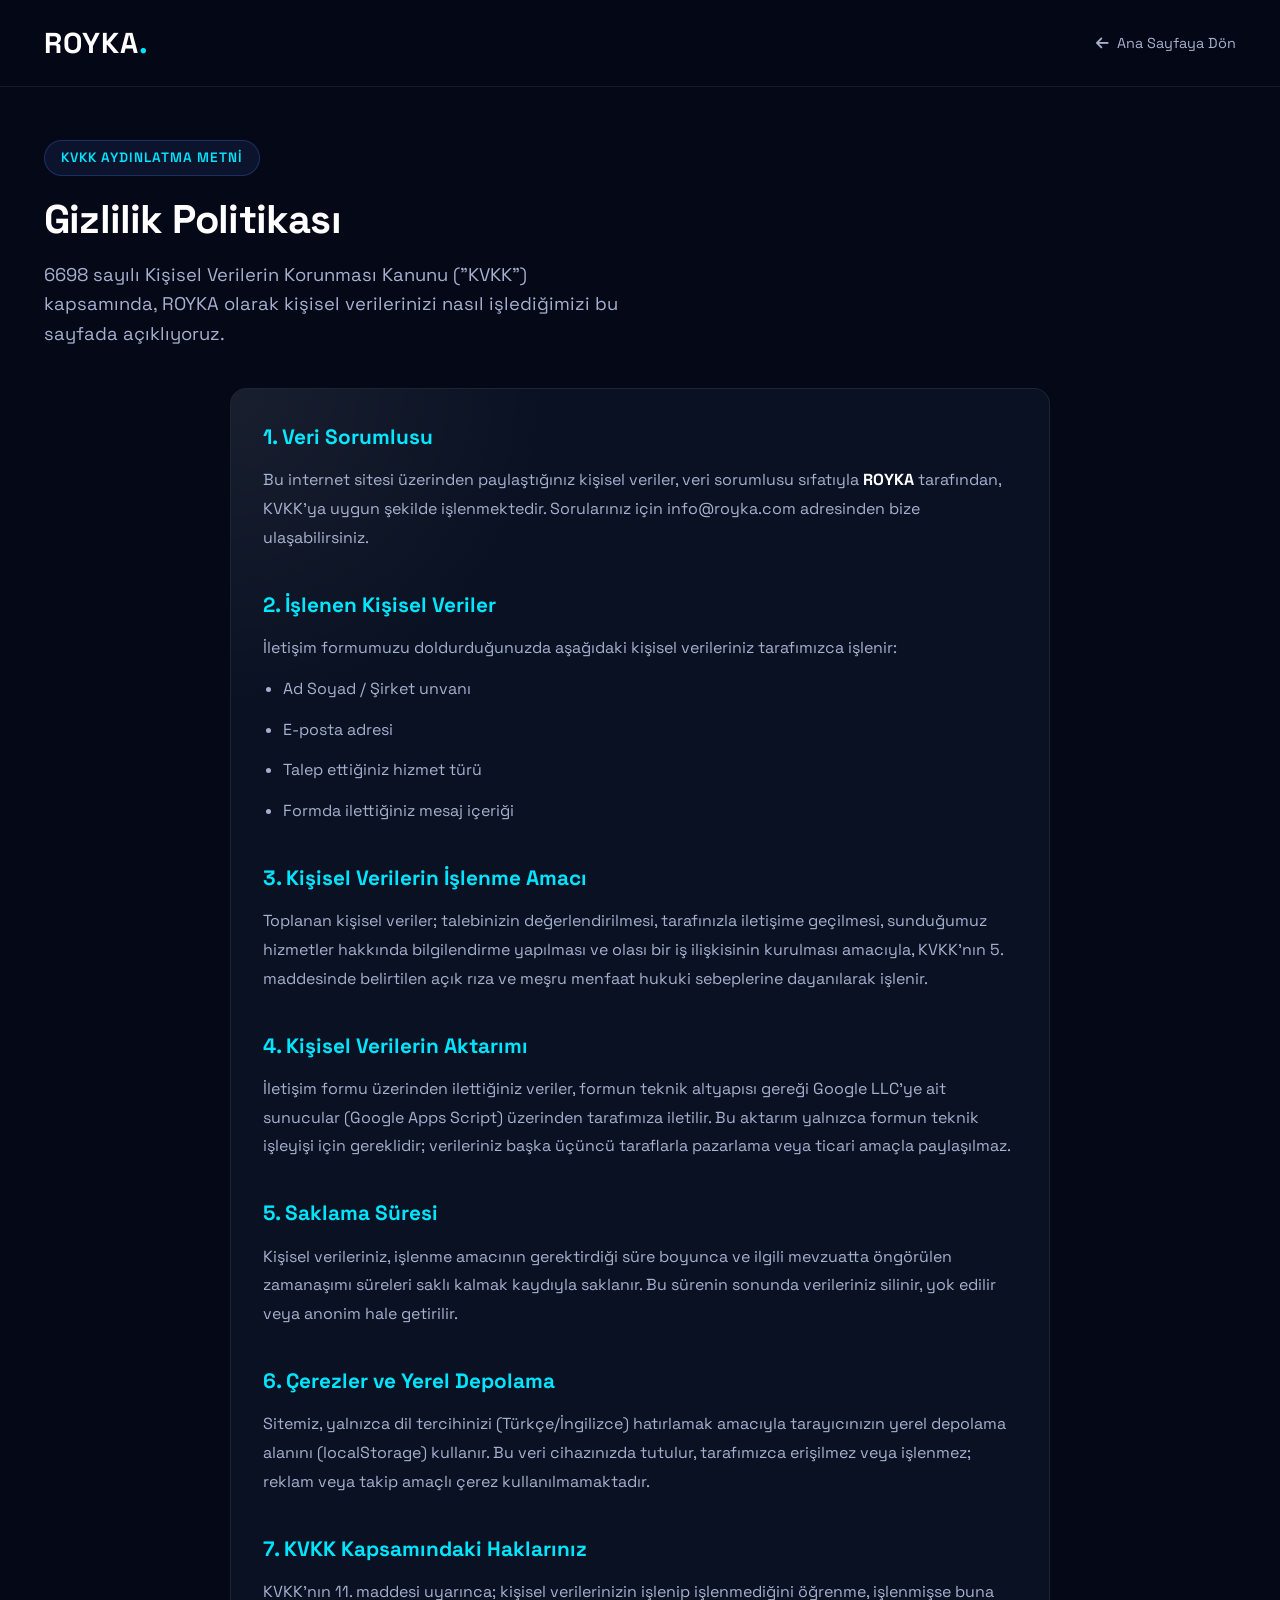
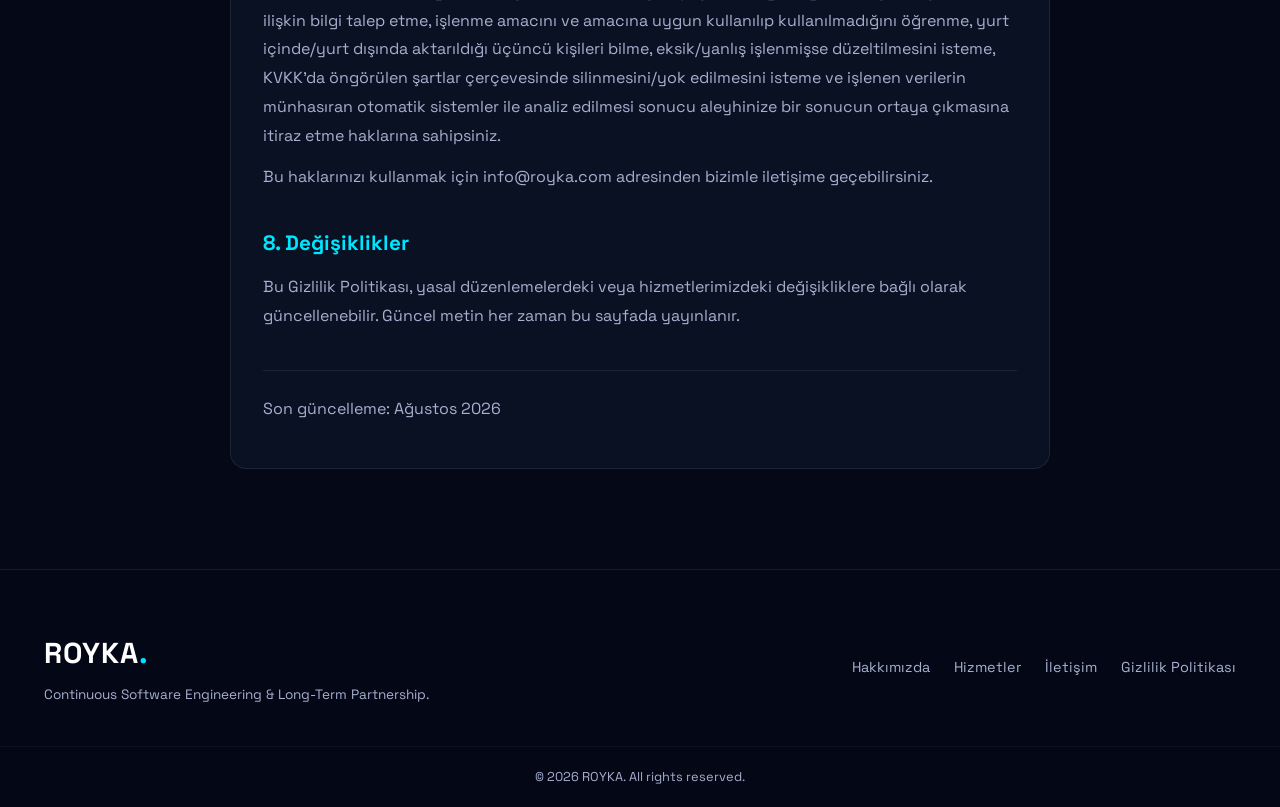
==== privacy-policy.html @ 7a11e166 "Initial website release" ====
<!DOCTYPE html>
<html lang="tr" class="dark">
<head>
    <meta charset="UTF-8">
    <meta name="viewport" content="width=device-width, initial-scale=1.0">
    <title>Gizlilik Politikası & KVKK Aydınlatma Metni — ROYKA</title>
    <meta name="robots" content="noindex, follow">

    <!-- Favicon -->
    <link rel="icon" type="image/x-icon" href="favicon.ico">
    <link rel="icon" type="image/png" sizes="32x32" href="favicon-32x32.png">
    <link rel="apple-touch-icon" sizes="180x180" href="apple-touch-icon.png">
    <meta name="theme-color" content="#050816">

    <link rel="preconnect" href="https://fonts.googleapis.com">
    <link rel="preconnect" href="https://fonts.gstatic.com" crossorigin>
    <link href="https://fonts.googleapis.com/css2?family=Space+Grotesk:wght@300;400;500;600;700&display=swap" rel="stylesheet">
    <link rel="stylesheet" href="https://cdnjs.cloudflare.com/ajax/libs/font-awesome/6.5.1/css/all.min.css">
    <link rel="stylesheet" href="style.css">

    <style>
        .legal-header { padding: 140px 0 40px; }
        .legal-header .badge-tag { margin-bottom: 20px; }
        .legal-back {
            display: inline-flex;
            align-items: center;
            gap: 8px;
            color: var(--text-muted);
            font-size: 0.9rem;
            margin-bottom: 24px;
        }
        .legal-back:hover { color: var(--accent); }
        .legal-content { padding: 0 0 100px; }
        .legal-card { max-width: 820px; margin: 0 auto; }
        .legal-card h2 {
            font-size: 1.3rem;
            margin: 36px 0 12px;
            color: var(--accent);
        }
        .legal-card h2:first-child { margin-top: 0; }
        .legal-card p, .legal-card li {
            color: var(--text-muted);
            font-size: 1rem;
            line-height: 1.8;
            margin-bottom: 12px;
        }
        .legal-card ul { padding-left: 20px; list-style: disc; margin-bottom: 16px; }
        .legal-card strong { color: var(--text-main); }
        .legal-updated {
            color: var(--text-muted);
            font-size: 0.85rem;
            margin-top: 40px;
            padding-top: 24px;
            border-top: 1px solid var(--border-color);
        }
        .simple-nav {
            position: fixed; top: 0; left: 0; width: 100%; z-index: 1000;
            padding: 20px 0; background: rgba(5, 8, 22, 0.85);
            backdrop-filter: blur(20px); border-bottom: 1px solid var(--border-color);
        }
    </style>
</head>
<body>

    <header class="simple-nav">
        <div class="container navbar-container">
            <a href="index.html" class="brand-logo">
                <span class="logo-text">ROYKA</span><span class="logo-dot">.</span>
            </a>
            <a href="index.html" class="legal-back" style="margin:0;">
                <i class="fa-solid fa-arrow-left"></i> Ana Sayfaya Dön
            </a>
        </div>
    </header>

    <main>
        <section class="legal-header">
            <div class="container">
                <span class="badge-tag">KVKK Aydınlatma Metni</span>
                <h1 class="section-title">Gizlilik Politikası</h1>
                <p class="section-subtitle" style="margin:0;">6698 sayılı Kişisel Verilerin Korunması Kanunu ("KVKK") kapsamında, ROYKA olarak kişisel verilerinizi nasıl işlediğimizi bu sayfada açıklıyoruz.</p>
            </div>
        </section>

        <section class="legal-content">
            <div class="container">
                <div class="glass-card legal-card">

                    <h2>1. Veri Sorumlusu</h2>
                    <p>Bu internet sitesi üzerinden paylaştığınız kişisel veriler, veri sorumlusu sıfatıyla <strong>ROYKA</strong> tarafından, KVKK'ya uygun şekilde işlenmektedir. Sorularınız için <a href="mailto:info@royka.com">info@royka.com</a> adresinden bize ulaşabilirsiniz.</p>

                    <h2>2. İşlenen Kişisel Veriler</h2>
                    <p>İletişim formumuzu doldurduğunuzda aşağıdaki kişisel verileriniz tarafımızca işlenir:</p>
                    <ul>
                        <li>Ad Soyad / Şirket unvanı</li>
                        <li>E-posta adresi</li>
                        <li>Talep ettiğiniz hizmet türü</li>
                        <li>Formda ilettiğiniz mesaj içeriği</li>
                    </ul>

                    <h2>3. Kişisel Verilerin İşlenme Amacı</h2>
                    <p>Toplanan kişisel veriler; talebinizin değerlendirilmesi, tarafınızla iletişime geçilmesi, sunduğumuz hizmetler hakkında bilgilendirme yapılması ve olası bir iş ilişkisinin kurulması amacıyla, KVKK'nın 5. maddesinde belirtilen açık rıza ve meşru menfaat hukuki sebeplerine dayanılarak işlenir.</p>

                    <h2>4. Kişisel Verilerin Aktarımı</h2>
                    <p>İletişim formu üzerinden ilettiğiniz veriler, formun teknik altyapısı gereği Google LLC'ye ait sunucular (Google Apps Script) üzerinden tarafımıza iletilir. Bu aktarım yalnızca formun teknik işleyişi için gereklidir; verileriniz başka üçüncü taraflarla pazarlama veya ticari amaçla paylaşılmaz.</p>

                    <h2>5. Saklama Süresi</h2>
                    <p>Kişisel verileriniz, işlenme amacının gerektirdiği süre boyunca ve ilgili mevzuatta öngörülen zamanaşımı süreleri saklı kalmak kaydıyla saklanır. Bu sürenin sonunda verileriniz silinir, yok edilir veya anonim hale getirilir.</p>

                    <h2>6. Çerezler ve Yerel Depolama</h2>
                    <p>Sitemiz, yalnızca dil tercihinizi (Türkçe/İngilizce) hatırlamak amacıyla tarayıcınızın yerel depolama alanını (localStorage) kullanır. Bu veri cihazınızda tutulur, tarafımızca erişilmez veya işlenmez; reklam veya takip amaçlı çerez kullanılmamaktadır.</p>

                    <h2>7. KVKK Kapsamındaki Haklarınız</h2>
                    <p>KVKK'nın 11. maddesi uyarınca; kişisel verilerinizin işlenip işlenmediğini öğrenme, işlenmişse buna ilişkin bilgi talep etme, işlenme amacını ve amacına uygun kullanılıp kullanılmadığını öğrenme, yurt içinde/yurt dışında aktarıldığı üçüncü kişileri bilme, eksik/yanlış işlenmişse düzeltilmesini isteme, KVKK'da öngörülen şartlar çerçevesinde silinmesini/yok edilmesini isteme ve işlenen verilerin münhasıran otomatik sistemler ile analiz edilmesi sonucu aleyhinize bir sonucun ortaya çıkmasına itiraz etme haklarına sahipsiniz.</p>
                    <p>Bu haklarınızı kullanmak için <a href="mailto:info@royka.com">info@royka.com</a> adresinden bizimle iletişime geçebilirsiniz.</p>

                    <h2>8. Değişiklikler</h2>
                    <p>Bu Gizlilik Politikası, yasal düzenlemelerdeki veya hizmetlerimizdeki değişikliklere bağlı olarak güncellenebilir. Güncel metin her zaman bu sayfada yayınlanır.</p>

                    <p class="legal-updated">Son güncelleme: Ağustos 2026</p>
                </div>
            </div>
        </section>
    </main>

    <footer class="footer">
        <div class="container footer-container">
            <div class="footer-brand">
                <a href="index.html" class="brand-logo">
                    <span class="logo-text">ROYKA</span><span class="logo-dot">.</span>
                </a>
                <p>Continuous Software Engineering & Long-Term Partnership.</p>
            </div>
            <div class="footer-links">
                <a href="index.html#about">Hakkımızda</a>
                <a href="index.html#services">Hizmetler</a>
                <a href="index.html#contact">İletişim</a>
                <a href="privacy-policy.html">Gizlilik Politikası</a>
            </div>
        </div>
        <div class="footer-bottom">
            <div class="container">
                <p>&copy; 2026 ROYKA. All rights reserved.</p>
            </div>
        </div>
    </footer>

</body>
</html>
---- style.css ----
/* ==========================================================================
   ROYKA — Premium Dark Glassmorphism CSS Architecture
   ========================================================================== */

/* 1. Root Variables & Theme Configuration */
:root {
    --bg-dark: #050816;
    --bg-card: rgba(15, 23, 42, 0.65);
    --bg-card-hover: rgba(15, 23, 42, 0.85);
    --border-color: rgba(255, 255, 255, 0.08);
    --border-color-hover: rgba(79, 124, 255, 0.4);
    
    --primary: #4F7CFF;
    --primary-glow: rgba(79, 124, 255, 0.35);
    --secondary: #7F5AF0;
    --accent: #00E5FF;
    --accent-glow: rgba(0, 229, 255, 0.25);
    
    --text-main: #FFFFFF;
    --text-muted: #A6B0CF;
    
    --font-main: 'Space Grotesk', -apple-system, BlinkMacSystemFont, sans-serif;
    
    --radius-sm: 8px;
    --radius-md: 16px;
    --radius-lg: 24px;
    --radius-full: 9999px;
    
    --transition-fast: 0.2s cubic-bezier(0.16, 1, 0.3, 1);
    --transition-smooth: 0.4s cubic-bezier(0.16, 1, 0.3, 1);
}

/* 2. Reset & Global Styles */
*, *::before, *::after {
    box-sizing: border-box;
    margin: 0;
    padding: 0;
}

html {
    scroll-behavior: smooth;
    font-size: 16px;
    background-color: var(--bg-dark);
    color: var(--text-main);
    font-family: var(--font-main);
    overflow-x: hidden;
}

body {
    min-height: 100vh;
    line-height: 1.6;
    background-color: var(--bg-dark);
    -webkit-font-smoothing: antialiased;
    -moz-osx-font-smoothing: grayscale;
}

a {
    color: inherit;
    text-decoration: none;
    transition: color var(--transition-fast);
}

ul {
    list-style: none;
}

button, input, select, textarea {
    font-family: inherit;
    font-size: inherit;
    color: inherit;
    background: none;
    border: none;
    outline: none;
}

/* 3. Custom Cursor & Progress Bar */
.custom-cursor {
    width: 8px;
    height: 8px;
    background-color: var(--accent);
    border-radius: 50%;
    position: fixed;
    top: 0;
    left: 0;
    pointer-events: none;
    z-index: 9999;
    transform: translate(-50%, -50%);
    transition: transform 0.1s ease;
}

.custom-cursor-follower {
    width: 36px;
    height: 36px;
    border: 1px solid rgba(0, 229, 255, 0.4);
    border-radius: 50%;
    position: fixed;
    top: 0;
    left: 0;
    pointer-events: none;
    z-index: 9998;
    transform: translate(-50%, -50%);
    transition: transform 0.25s cubic-bezier(0.16, 1, 0.3, 1), width 0.2s, height 0.2s, background-color 0.2s;
}

.scroll-progress {
    position: fixed;
    top: 0;
    left: 0;
    height: 3px;
    background: linear-gradient(90deg, var(--primary), var(--accent));
    z-index: 10000;
    width: 0%;
}

/* 4. Layout & Components */
.container {
    width: 100%;
    max-width: 1240px;
    margin: 0 auto;
    padding: 0 24px;
}

.grid {
    display: grid;
    gap: 24px;
}

.grid-4 {
    grid-template-columns: repeat(auto-fit, minmax(260px, 1fr));
}

/* Glassmorphism Cards */
.glass-card {
    background: var(--bg-card);
    backdrop-filter: blur(16px);
    -webkit-backdrop-filter: blur(16px);
    border: 1px solid var(--border-color);
    border-radius: var(--radius-md);
    padding: 32px;
    transition: border-color var(--transition-smooth), transform var(--transition-smooth), box-shadow var(--transition-smooth);
    position: relative;
    overflow: hidden;
}

.glass-card::before {
    content: '';
    position: absolute;
    inset: 0;
    background: radial-gradient(800px circle at var(--mouse-x, 0px) var(--mouse-y, 0px), rgba(255, 255, 255, 0.06), transparent 40%);
    pointer-events: none;
    z-index: 1;
}

.glass-card:hover {
    border-color: var(--border-color-hover);
    transform: translateY(-4px);
    box-shadow: 0 12px 30px rgba(0, 0, 0, 0.4), 0 0 20px var(--primary-glow);
}

/* Typography & Badges */
.badge-tag {
    display: inline-block;
    padding: 6px 16px;
    background: rgba(79, 124, 255, 0.1);
    border: 1px solid rgba(79, 124, 255, 0.25);
    border-radius: var(--radius-full);
    color: var(--accent);
    font-size: 0.85rem;
    font-weight: 600;
    letter-spacing: 1px;
    text-transform: uppercase;
    margin-bottom: 16px;
}

.section-header {
    margin-bottom: 64px;
}

.section-header.center {
    text-align: center;
}

.section-title {
    font-size: 2.5rem;
    font-weight: 700;
    line-height: 1.2;
    letter-spacing: -0.02em;
    margin-bottom: 16px;
}

.section-subtitle {
    color: var(--text-muted);
    font-size: 1.15rem;
    max-width: 600px;
    margin: 0 auto;
}

.gradient-text {
    background: linear-gradient(135deg, var(--accent) 0%, var(--primary) 50%, var(--secondary) 100%);
    -webkit-background-clip: text;
    -webkit-text-fill-color: transparent;
}

/* Buttons */
.btn {
    display: inline-flex;
    align-items: center;
    justify-content: center;
    gap: 10px;
    padding: 14px 28px;
    font-weight: 600;
    border-radius: var(--radius-full);
    cursor: pointer;
    transition: all var(--transition-fast);
    position: relative;
    z-index: 2;
}

.btn-primary {
    background: linear-gradient(135deg, var(--primary), var(--secondary));
    color: #fff;
    box-shadow: 0 4px 20px var(--primary-glow);
}

.btn-primary:hover {
    box-shadow: 0 6px 28px rgba(79, 124, 255, 0.6);
    transform: translateY(-2px);
}

.btn-secondary {
    background: rgba(255, 255, 255, 0.05);
    border: 1px solid var(--border-color);
    color: var(--text-main);
    backdrop-filter: blur(8px);
}

.btn-secondary:hover {
    background: rgba(255, 255, 255, 0.1);
    border-color: rgba(255, 255, 255, 0.2);
    transform: translateY(-2px);
}

.btn-full {
    width: 100%;
}

/* 5. Navigation Bar */
.navbar {
    position: fixed;
    top: 0;
    left: 0;
    width: 100%;
    z-index: 1000;
    padding: 20px 0;
    transition: all var(--transition-smooth);
}

.navbar.scrolled {
    padding: 12px 0;
    background: rgba(5, 8, 22, 0.85);
    backdrop-filter: blur(20px);
    border-bottom: 1px solid var(--border-color);
}

.navbar-container {
    display: flex;
    align-items: center;
    justify-content: space-between;
}

.brand-logo {
    font-size: 1.8rem;
    font-weight: 700;
    letter-spacing: 1px;
}

.logo-dot {
    color: var(--accent);
}

.nav-menu {
    display: flex;
    align-items: center;
    gap: 32px;
}

.nav-link {
    color: var(--text-muted);
    font-size: 0.95rem;
    font-weight: 500;
}

.nav-link:hover {
    color: var(--text-main);
}

.btn-nav {
    padding: 8px 20px;
    border: 1px solid var(--border-color);
    border-radius: var(--radius-full);
}

.nav-actions {
    display: flex;
    align-items: center;
    gap: 16px;
}

.lang-switch {
    display: flex;
    align-items: center;
    gap: 6px;
    padding: 6px 12px;
    background: rgba(255, 255, 255, 0.05);
    border: 1px solid var(--border-color);
    border-radius: var(--radius-full);
    cursor: pointer;
}

.lang-option {
    font-size: 0.8rem;
    font-weight: 600;
    color: var(--text-muted);
}

.lang-option.active {
    color: var(--accent);
}

.lang-divider {
    color: var(--border-color);
    font-size: 0.75rem;
}

.mobile-toggle {
    display: none;
    font-size: 1.4rem;
    color: var(--text-main);
    cursor: pointer;
}

/* 6. Hero Section */
.hero-section {
    position: relative;
    min-height: 100vh;
    display: flex;
    align-items: center;
    justify-content: center;
    padding: 140px 0 80px;
    overflow: hidden;
}

#hero-canvas {
    position: absolute;
    inset: 0;
    pointer-events: none;
    z-index: 1;
}

.hero-aurora {
    position: absolute;
    width: 600px;
    height: 600px;
    background: radial-gradient(circle, var(--primary-glow) 0%, rgba(127, 90, 240, 0.15) 50%, transparent 70%);
    filter: blur(100px);
    top: 20%;
    left: 50%;
    transform: translateX(-50%);
    pointer-events: none;
    z-index: 0;
    animation: auroraPulse 8s infinite alternate ease-in-out;
}

@keyframes auroraPulse {
    0% { transform: translateX(-50%) scale(1); opacity: 0.6; }
    100% { transform: translateX(-45%) scale(1.2); opacity: 0.9; }
}

.hero-grid {
    position: absolute;
    inset: 0;
    background-image: linear-gradient(var(--border-color) 1px, transparent 1px), linear-gradient(90deg, var(--border-color) 1px, transparent 1px);
    background-size: 60px 60px;
    opacity: 0.15;
    pointer-events: none;
    mask-image: radial-gradient(circle at center, black 30%, transparent 80%);
}

.hero-container {
    position: relative;
    z-index: 2;
    text-align: center;
}

.hero-badges {
    display: flex;
    justify-content: center;
    gap: 12px;
    flex-wrap: wrap;
    margin-bottom: 24px;
}

.hero-badge {
    display: inline-flex;
    align-items: center;
    gap: 8px;
    padding: 8px 18px;
    background: rgba(15, 23, 42, 0.8);
    border: 1px solid var(--border-color);
    border-radius: var(--radius-full);
    font-size: 0.85rem;
    color: var(--text-muted);
}

.hero-badge i {
    color: var(--accent);
}

.hero-title {
    font-size: 4.5rem;
    font-weight: 700;
    line-height: 1.1;
    letter-spacing: -0.03em;
    margin-bottom: 24px;
}

.hero-subtitle {
    font-size: 1.25rem;
    color: var(--text-muted);
    max-width: 720px;
    margin: 0 auto 40px;
}

.hero-cta-group {
    display: flex;
    align-items: center;
    justify-content: center;
    gap: 16px;
    flex-wrap: wrap;
}

.hero-tertiary-link {
    display: inline-flex;
    align-items: center;
    gap: 8px;
    margin-top: 24px;
    font-size: 0.95rem;
    font-weight: 500;
    color: var(--text-muted);
    border-bottom: 1px solid transparent;
    transition: color var(--transition-fast), border-color var(--transition-fast);
}

.hero-tertiary-link i {
    font-size: 0.8rem;
    transition: transform var(--transition-fast);
}

.hero-tertiary-link:hover {
    color: var(--accent);
    border-bottom-color: var(--accent);
}

.hero-tertiary-link:hover i {
    transform: translateX(3px);
}

.scroll-indicator {
    position: absolute;
    bottom: 30px;
    left: 50%;
    transform: translateX(-50%);
    z-index: 2;
}

.mouse {
    width: 26px;
    height: 42px;
    border: 2px solid var(--border-color);
    border-radius: 13px;
    display: flex;
    justify-content: center;
    padding-top: 6px;
}

.wheel {
    width: 4px;
    height: 8px;
    background-color: var(--accent);
    border-radius: 2px;
    animation: scrollWheel 1.5s infinite ease-in-out;
}

@keyframes scrollWheel {
    0% { transform: translateY(0); opacity: 1; }
    100% { transform: translateY(12px); opacity: 0; }
}

/* 7. Trust Section */
.trust-section {
    padding: 100px 0;
}

.trust-card {
    text-align: center;
}

.card-icon {
    width: 56px;
    height: 56px;
    background: rgba(79, 124, 255, 0.1);
    border: 1px solid rgba(79, 124, 255, 0.2);
    border-radius: var(--radius-md);
    display: flex;
    align-items: center;
    justify-content: center;
    font-size: 1.5rem;
    color: var(--accent);
    margin: 0 auto 20px;
}

.trust-card h3 {
    font-size: 1.25rem;
    margin-bottom: 12px;
}

.trust-card p {
    color: var(--text-muted);
    font-size: 0.95rem;
}

/* 8. Services Section */
.services-section {
    padding: 100px 0;
}

.services-grid {
    display: grid;
    grid-template-columns: repeat(2, 1fr);
    gap: 24px;
}

.service-card {
    display: flex;
    flex-direction: column;
    justify-content: space-between;
}

.featured-service {
    grid-column: span 2;
    background: linear-gradient(135deg, rgba(15, 23, 42, 0.8), rgba(79, 124, 255, 0.1));
    border: 1px solid rgba(79, 124, 255, 0.3);
}

.service-badge-featured {
    position: absolute;
    top: 20px;
    right: 20px;
    padding: 4px 12px;
    background: var(--primary);
    color: #fff;
    font-size: 0.75rem;
    font-weight: 700;
    border-radius: var(--radius-full);
    text-transform: uppercase;
}

.service-badge-tag {
    position: absolute;
    top: 20px;
    right: 20px;
    padding: 4px 12px;
    background: rgba(0, 229, 255, 0.12);
    border: 1px solid rgba(0, 229, 255, 0.35);
    color: var(--accent);
    font-size: 0.7rem;
    font-weight: 700;
    border-radius: var(--radius-full);
    text-transform: uppercase;
    letter-spacing: 0.5px;
}

.service-header {
    display: flex;
    gap: 20px;
    margin-bottom: 24px;
}

.service-header .service-icon {
    width: 64px;
    height: 64px;
    font-size: 1.8rem;
    flex-shrink: 0;
}

.service-icon {
    width: 48px;
    height: 48px;
    background: rgba(0, 229, 255, 0.1);
    border: 1px solid rgba(0, 229, 255, 0.25);
    border-radius: var(--radius-md);
    display: flex;
    align-items: center;
    justify-content: center;
    font-size: 1.3rem;
    color: var(--accent);
    margin-bottom: 20px;
}

.service-lead {
    color: var(--text-muted);
    font-size: 1.05rem;
    margin-top: 8px;
}

.feature-list {
    display: grid;
    grid-template-columns: repeat(2, 1fr);
    gap: 12px 24px;
    margin: 24px 0 32px;
}

.feature-list li {
    display: flex;
    align-items: center;
    gap: 10px;
    font-size: 0.95rem;
    color: var(--text-main);
}

.feature-list li i {
    color: var(--accent);
}

.feature-list.small {
    grid-template-columns: 1fr;
    margin: 20px 0 0;
}

/* 9. Timeline Section */
.why-annual-section {
    padding: 100px 0;
}

.timeline {
    position: relative;
    max-width: 900px;
    margin: 40px auto 0;
}

.timeline-line {
    position: absolute;
    top: 0;
    bottom: 0;
    left: 50%;
    width: 2px;
    background: linear-gradient(180deg, var(--primary), var(--accent), var(--secondary));
    transform: translateX(-50%);
}

.timeline-item {
    display: flex;
    justify-content: flex-end;
    padding-right: 30px;
    position: relative;
    margin-bottom: 40px;
    width: 50%;
}

.timeline-item:nth-child(even) {
    align-self: flex-end;
    justify-content: flex-start;
    padding-right: 0;
    padding-left: 30px;
    margin-left: 50%;
}

.timeline-node {
    position: absolute;
    top: 15px;
    right: -20px;
    width: 40px;
    height: 40px;
    background: var(--bg-dark);
    border: 2px solid var(--accent);
    border-radius: 50%;
    display: flex;
    align-items: center;
    justify-content: center;
    color: var(--accent);
    z-index: 2;
    box-shadow: 0 0 15px var(--accent-glow);
}

.timeline-item:nth-child(even) .timeline-node {
    right: auto;
    left: -20px;
}

.timeline-content {
    width: 100%;
}

.timeline-content h4 {
    font-size: 1.15rem;
    margin-bottom: 8px;
    color: var(--accent);
}

.timeline-content p {
    color: var(--text-muted);
    font-size: 0.9rem;
}

/* 10. Story & Technologies Sections */
.story-section {
    padding: 100px 0;
}

.story-grid {
    display: grid;
    grid-template-columns: 1.5fr 1fr;
    gap: 40px;
    align-items: center;
}

.story-text p {
    color: var(--text-muted);
    font-size: 1.05rem;
    margin-bottom: 16px;
}

.story-stats {
    display: flex;
    flex-direction: column;
    gap: 20px;
}

.stat-box {
    background: rgba(255, 255, 255, 0.03);
    border: 1px solid var(--border-color);
    border-radius: var(--radius-md);
    padding: 20px;
    text-align: center;
}

.stat-value {
    display: block;
    font-size: 2.2rem;
    font-weight: 700;
    color: var(--accent);
}

.stat-label {
    color: var(--text-muted);
    font-size: 0.85rem;
}

.tech-section {
    padding: 100px 0;
}

.tech-grid {
    display: grid;
    grid-template-columns: repeat(auto-fill, minmax(140px, 1fr));
    gap: 16px;
}

.tech-card {
    background: var(--bg-card);
    border: 1px solid var(--border-color);
    border-radius: var(--radius-md);
    padding: 24px;
    display: flex;
    flex-direction: column;
    align-items: center;
    gap: 12px;
    transition: all var(--transition-fast);
}

.tech-card i {
    font-size: 2rem;
    color: var(--primary);
}

.tech-card span {
    font-size: 0.9rem;
    font-weight: 500;
}

.tech-card:hover {
    border-color: var(--accent);
    transform: translateY(-4px);
    box-shadow: 0 8px 20px rgba(0, 229, 255, 0.15);
}

/* 11. FAQ Accordion */
.faq-section {
    padding: 100px 0;
}

.faq-accordion {
    max-width: 800px;
    margin: 0 auto;
    display: flex;
    flex-direction: column;
    gap: 16px;
}

.faq-question {
    width: 100%;
    display: flex;
    align-items: center;
    justify-content: space-between;
    padding: 24px;
    font-size: 1.1rem;
    font-weight: 600;
    text-align: left;
    cursor: pointer;
}

.faq-question i {
    color: var(--accent);
    transition: transform var(--transition-fast);
}

.faq-answer {
    max-height: 0;
    overflow: hidden;
    transition: max-height var(--transition-smooth), padding var(--transition-smooth);
    padding: 0 24px;
}

.faq-answer p {
    color: var(--text-muted);
    font-size: 0.95rem;
    padding-bottom: 24px;
}

.faq-item.active .faq-question i {
    transform: rotate(180deg);
}

.faq-item.active .faq-answer {
    max-height: 200px;
}

/* 12. Contact Section */
.contact-section {
    padding: 100px 0;
}

.contact-grid {
    display: grid;
    grid-template-columns: 1fr 1.2fr;
    gap: 40px;
}

.info-list {
    margin-top: 40px;
    display: flex;
    flex-direction: column;
    gap: 24px;
}

.info-item {
    display: flex;
    align-items: center;
    gap: 16px;
}

.info-item i {
    width: 48px;
    height: 48px;
    background: rgba(79, 124, 255, 0.1);
    border: 1px solid rgba(79, 124, 255, 0.2);
    border-radius: var(--radius-md);
    display: flex;
    align-items: center;
    justify-content: center;
    color: var(--primary);
    font-size: 1.2rem;
}

.info-label {
    display: block;
    font-size: 0.8rem;
    color: var(--text-muted);
}

.info-val {
    font-size: 1.05rem;
    font-weight: 600;
}

.form-group {
    margin-bottom: 20px;
}

.form-status {
    display: none;
    margin-bottom: 16px;
    padding: 12px 14px;
    border-radius: var(--radius-sm);
    font-size: 0.95rem;
}

.form-status.visible {
    display: block;
}

.form-status.loading {
    background: rgba(79, 124, 255, 0.12);
    border: 1px solid rgba(79, 124, 255, 0.24);
    color: var(--text-main);
}

.form-status.success {
    background: rgba(0, 229, 255, 0.12);
    border: 1px solid rgba(0, 229, 255, 0.24);
    color: #dffbff;
}

.form-status.error {
    background: rgba(255, 102, 102, 0.12);
    border: 1px solid rgba(255, 102, 102, 0.24);
    color: #ffd9d9;
}

.btn:disabled {
    opacity: 0.7;
    cursor: not-allowed;
    transform: none;
}

.consent-group {
    margin-bottom: 20px;
}

.checkbox-label {
    display: flex;
    align-items: flex-start;
    gap: 10px;
    cursor: pointer;
    font-size: 0.85rem;
    color: var(--text-muted);
    line-height: 1.5;
}

.checkbox-label input[type="checkbox"] {
    appearance: none;
    -webkit-appearance: none;
    flex-shrink: 0;
    width: 18px;
    height: 18px;
    margin-top: 2px;
    border: 1px solid var(--border-color);
    border-radius: 4px;
    background: rgba(255, 255, 255, 0.03);
    cursor: pointer;
    position: relative;
    transition: all var(--transition-fast);
}

.checkbox-label input[type="checkbox"]:hover {
    border-color: var(--border-color-hover);
}

.checkbox-label input[type="checkbox"]:checked {
    background: linear-gradient(135deg, var(--primary), var(--secondary));
    border-color: transparent;
}

.checkbox-label input[type="checkbox"]:checked::after {
    content: '';
    position: absolute;
    left: 5px;
    top: 1px;
    width: 5px;
    height: 9px;
    border: solid #fff;
    border-width: 0 2px 2px 0;
    transform: rotate(45deg);
}

.checkbox-label input[type="checkbox"]:focus-visible {
    box-shadow: 0 0 0 3px var(--accent-glow);
}

.checkbox-label a {
    color: var(--accent);
    text-decoration: underline;
    text-underline-offset: 2px;
}

.checkbox-label a:hover {
    color: var(--text-main);
}

.modal-overlay {
    position: fixed;
    inset: 0;
    background: rgba(5, 8, 22, 0.8);
    display: none;
    align-items: center;
    justify-content: center;
    z-index: 10010;
    padding: 24px;
}

.modal-overlay.active {
    display: flex;
}

.modal-window {
    width: min(680px, 100%);
    background: rgba(15, 23, 42, 0.97);
    border: 1px solid rgba(255, 255, 255, 0.08);
    border-radius: var(--radius-lg);
    padding: 32px;
    box-shadow: 0 24px 80px rgba(0, 0, 0, 0.4);
    position: relative;
}

.modal-close {
    position: absolute;
    top: 18px;
    right: 18px;
    width: 40px;
    height: 40px;
    border: 1px solid rgba(255, 255, 255, 0.08);
    border-radius: 50%;
    background: rgba(255, 255, 255, 0.05);
    color: var(--text-main);
    display: inline-flex;
    align-items: center;
    justify-content: center;
    cursor: pointer;
}

.modal-close:hover {
    border-color: var(--accent);
}

.modal-content h2 {
    margin-bottom: 16px;
    font-size: 1.75rem;
}

.modal-content p {
    color: var(--text-muted);
    margin-bottom: 18px;
    line-height: 1.8;
}

.modal-close-btn {
    margin-top: 8px;
    background: rgba(255, 255, 255, 0.05);
    border: 1px solid var(--border-color);
    color: var(--text-main);
    padding: 12px 22px;
}

.modal-close-btn:hover {
    background: rgba(255, 255, 255, 0.08);
}

.form-group label {
    display: block;
    font-size: 0.85rem;
    font-weight: 600;
    margin-bottom: 8px;
    color: var(--text-muted);
}

.form-group input,
.form-group select,
.form-group textarea {
    width: 100%;
    padding: 14px 18px;
    background: rgba(255, 255, 255, 0.03);
    border: 1px solid var(--border-color);
    border-radius: var(--radius-sm);
    color: var(--text-main);
    transition: border-color var(--transition-fast);
}

.form-group select option {
    background-color: var(--bg-dark);
    color: var(--text-main);
}

.form-group input:focus,
.form-group select:focus,
.form-group textarea:focus {
    border-color: var(--accent);
    box-shadow: 0 0 12px var(--accent-glow);
}

/* 13. Footer */
.footer {
    border-top: 1px solid var(--border-color);
    padding: 60px 0 20px;
    background: rgba(5, 8, 22, 0.95);
}

.footer-container {
    display: flex;
    align-items: center;
    justify-content: space-between;
    flex-wrap: wrap;
    gap: 24px;
    margin-bottom: 40px;
}

.footer-brand p {
    color: var(--text-muted);
    font-size: 0.85rem;
    margin-top: 8px;
}

.footer-links {
    display: flex;
    gap: 24px;
}

.footer-links a {
    color: var(--text-muted);
    font-size: 0.9rem;
}

.footer-links a:hover {
    color: var(--text-main);
}

.footer-socials {
    display: flex;
    gap: 16px;
}

.footer-socials a {
    width: 40px;
    height: 40px;
    background: rgba(255, 255, 255, 0.05);
    border: 1px solid var(--border-color);
    border-radius: 50%;
    display: flex;
    align-items: center;
    justify-content: center;
    color: var(--text-muted);
}

.footer-socials a:hover {
    color: var(--accent);
    border-color: var(--accent);
}

.footer-bottom {
    text-align: center;
    padding-top: 20px;
    border-top: 1px solid rgba(255, 255, 255, 0.04);
    color: var(--text-muted);
    font-size: 0.8rem;
}

/* 14. Responsive Media Queries */
@media (max-width: 992px) {
    .hero-title { font-size: 3.2rem; }
    .services-grid { grid-template-columns: 1fr; }
    .featured-service { grid-column: span 1; }
    .story-grid { grid-template-columns: 1fr; }
    .contact-grid { grid-template-columns: 1fr; }
    .feature-list { grid-template-columns: 1fr; }
}

@media (max-width: 768px) {
    .nav-menu {
        position: fixed;
        top: 0;
        right: -100%;
        width: 80%;
        height: 100vh;
        background: rgba(5, 8, 22, 0.98);
        backdrop-filter: blur(20px);
        flex-direction: column;
        justify-content: center;
        transition: right var(--transition-smooth);
        z-index: 999;
    }
    
    .nav-menu.active { right: 0; }
    .mobile-toggle { display: block; z-index: 1000; }
    
    .timeline-line { left: 20px; }
    .timeline-item { width: 100%; padding-left: 60px; padding-right: 0; }
    .timeline-item:nth-child(even) { margin-left: 0; padding-left: 60px; }
    .timeline-node { left: 0 !important; }
    
    .hero-title { font-size: 2.4rem; }
    .custom-cursor, .custom-cursor-follower { display: none; }
}
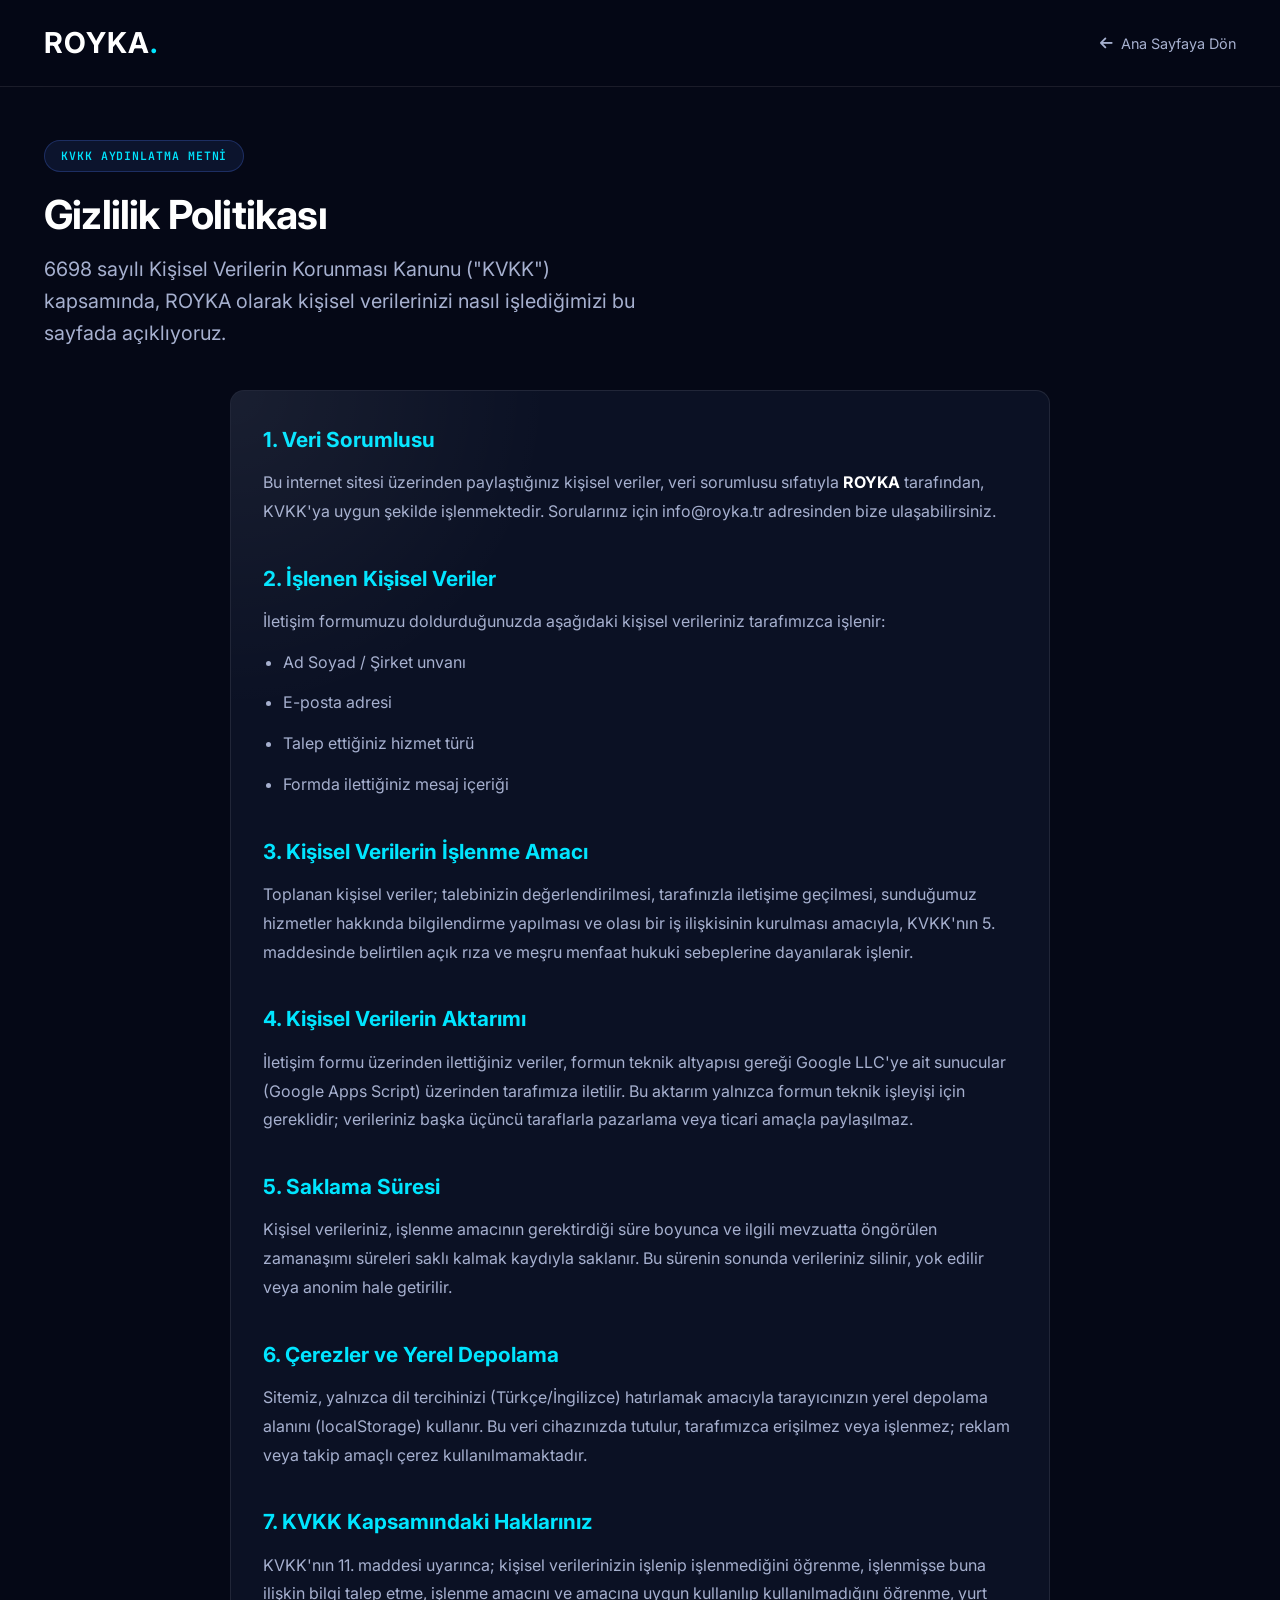
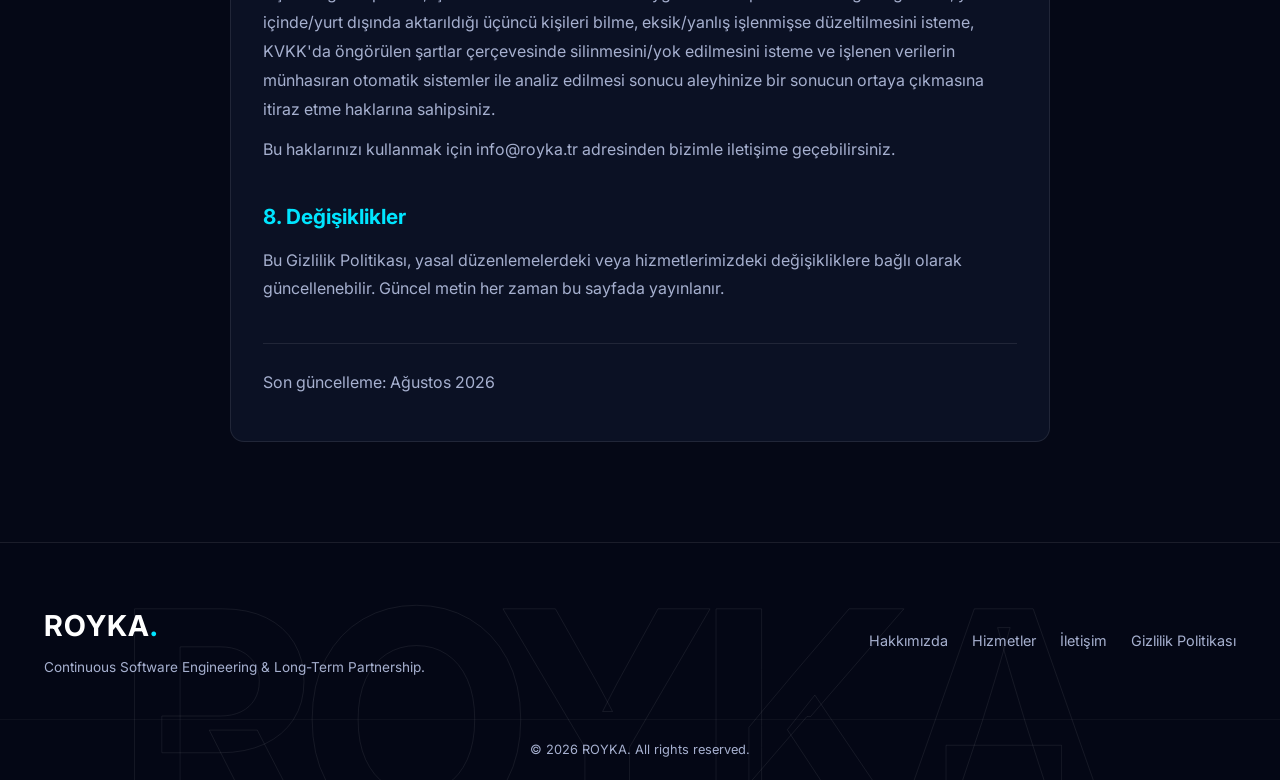
==== commit 1490884d: "feat: v2 visual refresh — animated hero, new type system, a11y and mobile fixes" ====
--- a/privacy-policy.html
+++ b/privacy-policy.html
@@ -14,7 +14,7 @@
 
     <link rel="preconnect" href="https://fonts.googleapis.com">
     <link rel="preconnect" href="https://fonts.gstatic.com" crossorigin>
-    <link href="https://fonts.googleapis.com/css2?family=Space+Grotesk:wght@300;400;500;600;700&display=swap" rel="stylesheet">
+    <link href="https://fonts.googleapis.com/css2?family=Inter:wght@400;500;600;700&family=JetBrains+Mono:wght@500;600&display=swap" rel="stylesheet">
     <link rel="stylesheet" href="https://cdnjs.cloudflare.com/ajax/libs/font-awesome/6.5.1/css/all.min.css">
     <link rel="stylesheet" href="style.css">
 
@@ -87,7 +87,7 @@
                 <div class="glass-card legal-card">
 
                     <h2>1. Veri Sorumlusu</h2>
-                    <p>Bu internet sitesi üzerinden paylaştığınız kişisel veriler, veri sorumlusu sıfatıyla <strong>ROYKA</strong> tarafından, KVKK'ya uygun şekilde işlenmektedir. Sorularınız için <a href="mailto:info@royka.com">info@royka.com</a> adresinden bize ulaşabilirsiniz.</p>
+                    <p>Bu internet sitesi üzerinden paylaştığınız kişisel veriler, veri sorumlusu sıfatıyla <strong>ROYKA</strong> tarafından, KVKK'ya uygun şekilde işlenmektedir. Sorularınız için <a href="mailto:info@royka.tr">info@royka.tr</a> adresinden bize ulaşabilirsiniz.</p>
 
                     <h2>2. İşlenen Kişisel Veriler</h2>
                     <p>İletişim formumuzu doldurduğunuzda aşağıdaki kişisel verileriniz tarafımızca işlenir:</p>
@@ -112,7 +112,7 @@
 
                     <h2>7. KVKK Kapsamındaki Haklarınız</h2>
                     <p>KVKK'nın 11. maddesi uyarınca; kişisel verilerinizin işlenip işlenmediğini öğrenme, işlenmişse buna ilişkin bilgi talep etme, işlenme amacını ve amacına uygun kullanılıp kullanılmadığını öğrenme, yurt içinde/yurt dışında aktarıldığı üçüncü kişileri bilme, eksik/yanlış işlenmişse düzeltilmesini isteme, KVKK'da öngörülen şartlar çerçevesinde silinmesini/yok edilmesini isteme ve işlenen verilerin münhasıran otomatik sistemler ile analiz edilmesi sonucu aleyhinize bir sonucun ortaya çıkmasına itiraz etme haklarına sahipsiniz.</p>
-                    <p>Bu haklarınızı kullanmak için <a href="mailto:info@royka.com">info@royka.com</a> adresinden bizimle iletişime geçebilirsiniz.</p>
+                    <p>Bu haklarınızı kullanmak için <a href="mailto:info@royka.tr">info@royka.tr</a> adresinden bizimle iletişime geçebilirsiniz.</p>
 
                     <h2>8. Değişiklikler</h2>
                     <p>Bu Gizlilik Politikası, yasal düzenlemelerdeki veya hizmetlerimizdeki değişikliklere bağlı olarak güncellenebilir. Güncel metin her zaman bu sayfada yayınlanır.</p>
--- a/style.css
+++ b/style.css
@@ -28,6 +28,50 @@
     
     --transition-fast: 0.2s cubic-bezier(0.16, 1, 0.3, 1);
     --transition-smooth: 0.4s cubic-bezier(0.16, 1, 0.3, 1);
+
+    /* --- Design tokens (v2) — new components use these; legacy names above stay as aliases --- */
+    /* Surfaces & text */
+    --surface-1: #0B1124;
+    --surface-2: #111A33;
+    --border-strong: #5B6690;           /* form/control boundaries, >= 3:1 on --bg-dark */
+    --on-brand: #050816;                /* text on the #4F7CFF→#00E5FF gradient (>= 5:1) */
+    --danger: #FF7A7A;
+    --focus-ring: var(--accent);
+
+    /* Typography scale (fluid) */
+    --fs-display: clamp(2.25rem, 1.1rem + 4.6vw, 4.25rem);
+    --fs-h2: clamp(1.75rem, 1.2rem + 2.2vw, 2.5rem);
+    --fs-h3: clamp(1.125rem, 1rem + 0.5vw, 1.375rem);
+    --fs-lead: clamp(1.0625rem, 1rem + 0.3vw, 1.25rem);
+    --fs-body: 1rem;
+    --fs-small: 0.875rem;
+    --lh-tight: 1.15;
+    --lh-body: 1.6;
+
+    /* Spacing (4px base) */
+    --space-1: 0.25rem;
+    --space-2: 0.5rem;
+    --space-3: 0.75rem;
+    --space-4: 1rem;
+    --space-6: 1.5rem;
+    --space-8: 2rem;
+    --space-12: 3rem;
+    --space-16: 4rem;
+    --section-y: clamp(4rem, 3rem + 5vw, 7rem);
+
+    /* Elevation */
+    --shadow-1: 0 1px 2px rgba(0, 0, 0, 0.4);
+    --shadow-2: 0 8px 24px rgba(0, 0, 0, 0.35);
+    --shadow-glow: 0 4px 24px var(--primary-glow);
+
+    /* Motion */
+    --dur-fast: 150ms;
+    --dur: 250ms;
+    --ease: cubic-bezier(0.16, 1, 0.3, 1);
+
+    /* Layers */
+    --z-nav: 1000;
+    --z-modal: 10010;
 }
 
 /* 2. Reset & Global Styles */
@@ -70,7 +114,22 @@
     color: inherit;
     background: none;
     border: none;
+}
+
+/* Visible keyboard focus (WCAG 2.4.7). Mouse clicks don't show the ring. */
+:focus-visible {
+    outline: 2px solid var(--focus-ring);
+    outline-offset: 3px;
+}
+
+:focus:not(:focus-visible) {
     outline: none;
+}
+
+.form-group input:focus-visible,
+.form-group select:focus-visible,
+.form-group textarea:focus-visible {
+    outline-offset: 2px;
 }
 
 /* 3. Custom Cursor & Progress Bar */
@@ -931,6 +990,17 @@
     opacity: 0.7;
     cursor: not-allowed;
     transform: none;
+}
+
+.honeypot-field {
+    position: absolute;
+    left: -9999px;
+    top: -9999px;
+    width: 1px;
+    height: 1px;
+    overflow: hidden;
+    opacity: 0;
+    pointer-events: none;
 }
 
 .consent-group {
@@ -1200,3 +1270,295 @@
     .custom-cursor, .custom-cursor-follower { display: none; }
 }
 
+/* 15. Reduced motion — respect the user's OS setting */
+@media (prefers-reduced-motion: reduce) {
+    html { scroll-behavior: auto; }
+
+    *, *::before, *::after {
+        animation-duration: 0.01ms !important;
+        animation-iteration-count: 1 !important;
+        transition-duration: 0.01ms !important;
+    }
+
+    .glass-card:hover,
+    .btn:hover,
+    .tech-card:hover {
+        transform: none;
+    }
+
+    .hero-aurora,
+    #hero-canvas,
+    .custom-cursor,
+    .custom-cursor-follower {
+        display: none;
+    }
+}
+
+/* 16. v2 visual layer — Inter + JetBrains Mono, solid layered surfaces, CSS-only motion */
+:root {
+    --font-main: 'Inter', system-ui, -apple-system, 'Segoe UI', sans-serif;
+    --font-mono: 'JetBrains Mono', ui-monospace, Consolas, monospace;
+    --bg-card: #0B1124;
+    --bg-card-hover: #111A33;
+    --border-color: rgba(255, 255, 255, 0.09);
+    --radius-md: 14px;
+}
+
+html { scroll-padding-top: 84px; }
+body { min-height: 100svh; }
+
+.skip-link {
+    position: fixed; left: 16px; top: -64px; z-index: 10020;
+    padding: 12px 18px; background: var(--accent); color: var(--on-brand);
+    font-weight: 600; border-radius: var(--radius-sm);
+    transition: top var(--dur-fast) var(--ease);
+}
+.skip-link:focus { top: 16px; }
+
+/* Typography */
+.hero-title { font-size: var(--fs-display); line-height: var(--lh-tight); text-wrap: balance; }
+.section-title { font-size: var(--fs-h2); line-height: var(--lh-tight); text-wrap: balance; }
+.section-subtitle, .hero-subtitle { font-size: var(--fs-lead); text-wrap: pretty; }
+.gradient-text { color: var(--accent); background-clip: text; -webkit-background-clip: text; }
+.badge-tag, .hero-badge { font-family: var(--font-mono); }
+.badge-tag { font-size: 0.72rem; letter-spacing: 0.08em; }
+.hero-badge { font-size: 0.8rem; }
+.tech-card span { font-family: var(--font-mono); font-size: 0.8rem; }
+.trust-section, .services-section, .why-annual-section, .story-section, .tech-section, .faq-section, .contact-section { padding: var(--section-y) 0; }
+.services-section, .tech-section {
+    background: linear-gradient(180deg, transparent, rgba(17, 26, 51, 0.55) 50%, transparent);
+}
+
+/* Hero */
+.hero-section { min-height: 100svh; padding: clamp(7rem, 12vw, 9rem) 0 4rem; }
+.hero-glow {
+    position: absolute; width: min(720px, 90vw); aspect-ratio: 1; right: -8%; top: 8%;
+    background: radial-gradient(circle, rgba(79, 124, 255, 0.26), rgba(0, 229, 255, 0.07) 45%, transparent 70%);
+    pointer-events: none; z-index: 0;
+}
+.hero-container {
+    display: grid; grid-template-columns: minmax(0, 1.1fr) minmax(0, 0.9fr);
+    align-items: center; gap: var(--space-12); text-align: left;
+}
+.hero-badges, .hero-cta-group { justify-content: flex-start; }
+.hero-subtitle { margin: 0 0 var(--space-8); max-width: 34rem; }
+.hero-visual { width: 100%; max-width: 440px; justify-self: center; }
+.hero-visual svg { width: 100%; height: auto; display: block; }
+.hero-visual text { font-family: var(--font-main); }
+.orbit { transform-box: view-box; transform-origin: 50% 50%; animation: spin 60s linear infinite; }
+.orbit.rev { animation-duration: 90s; animation-direction: reverse; }
+.node { transform-box: fill-box; transform-origin: center; animation: node-pulse 3s ease-in-out infinite; }
+.core { animation: float 6s ease-in-out infinite; }
+@keyframes spin { to { transform: rotate(360deg); } }
+@keyframes node-pulse { 0%, 100% { opacity: 0.55; transform: scale(1); } 50% { opacity: 1; transform: scale(1.35); } }
+@keyframes float { 50% { transform: translateY(-6px); } }
+
+/* Buttons */
+.btn { min-height: 48px; }
+.btn-primary {
+    background: linear-gradient(135deg, var(--primary), var(--accent));
+    color: var(--on-brand); box-shadow: var(--shadow-glow);
+}
+.btn-primary:hover { filter: brightness(1.08); box-shadow: 0 8px 32px rgba(0, 229, 255, 0.3); }
+
+/* Navbar */
+.navbar.scrolled { backdrop-filter: none; -webkit-backdrop-filter: none; background: rgba(5, 8, 22, 0.94); }
+.mobile-toggle { width: 44px; height: 44px; align-items: center; justify-content: center; }
+.lang-switch { min-height: 40px; }
+.nav-menu { transition: right 0.4s var(--ease), visibility 0s linear 0.4s; }
+.nav-menu.active { transition: right 0.4s var(--ease), visibility 0s; }
+@media (max-width: 1024px) {
+    .nav-menu {
+        position: fixed; top: 0; right: -100%; width: min(82%, 360px); height: 100dvh;
+        background: rgba(5, 8, 22, 0.98); flex-direction: column; justify-content: center;
+        gap: var(--space-6); z-index: 999; visibility: hidden;
+    }
+    .nav-menu.active { right: 0; visibility: visible; }
+    .nav-link { font-size: 1.1rem; }
+    .mobile-toggle { display: inline-flex; z-index: 1000; }
+}
+
+/* Cards: solid layered surfaces, lift only on interactive-looking cards */
+.glass-card { backdrop-filter: none; -webkit-backdrop-filter: none; background: var(--surface-1); }
+.glass-card:hover { transform: none; box-shadow: none; border-color: var(--border-color); }
+.service-card:hover, .trust-card:hover {
+    transform: translateY(-3px); box-shadow: var(--shadow-2); border-color: var(--border-color-hover);
+}
+.featured-service { background: linear-gradient(135deg, var(--surface-2), rgba(79, 124, 255, 0.14)); }
+
+/* Timeline: living nodes */
+.timeline-node { animation: ring 3s ease-out infinite; }
+.timeline-item:nth-child(3) .timeline-node { animation-delay: 0.5s; }
+.timeline-item:nth-child(4) .timeline-node { animation-delay: 1s; }
+.timeline-item:nth-child(5) .timeline-node { animation-delay: 1.5s; }
+.timeline-item:nth-child(6) .timeline-node { animation-delay: 2s; }
+.timeline-item:nth-child(7) .timeline-node { animation-delay: 2.5s; }
+@keyframes ring { 0%, 100% { box-shadow: 0 0 0 0 rgba(0, 229, 255, 0.35); } 50% { box-shadow: 0 0 0 9px rgba(0, 229, 255, 0); } }
+
+/* FAQ: height-agnostic accordion */
+.faq-question { min-height: 64px; }
+.faq-answer {
+    display: grid; grid-template-rows: 0fr; max-height: none; padding: 0 24px;
+    transition: grid-template-rows var(--dur) var(--ease), padding var(--dur) var(--ease);
+}
+.faq-answer p { overflow: hidden; min-height: 0; padding: 0; }
+.faq-item.active .faq-answer { grid-template-rows: 1fr; max-height: none; padding-bottom: 24px; }
+
+/* Form */
+.form-group input, .form-group select, .form-group textarea {
+    background-color: var(--surface-1); border: 1px solid var(--border-strong); min-height: 48px;
+}
+.form-group textarea { min-height: 120px; resize: vertical; }
+.form-group input::placeholder, .form-group textarea::placeholder { color: #8791B3; opacity: 1; }
+.form-group select {
+    appearance: none; -webkit-appearance: none; padding-right: 44px; cursor: pointer;
+    background-image: url("data:image/svg+xml,%3Csvg xmlns='http://www.w3.org/2000/svg' width='12' height='8' fill='none' stroke='%2300E5FF' stroke-width='2'%3E%3Cpath d='M1 1l5 5 5-5'/%3E%3C/svg%3E");
+    background-repeat: no-repeat; background-position: right 16px center;
+}
+.checkbox-label input[type="checkbox"] { border-color: var(--border-strong); }
+.checkbox-label input[type="checkbox"]:checked { background: linear-gradient(135deg, var(--primary), var(--accent)); }
+.checkbox-label input[type="checkbox"]:checked::after { border-color: var(--on-brand); }
+.form-status.error { color: var(--danger); }
+
+/* Footer */
+.footer-links { flex-wrap: wrap; }
+.footer-links a { padding: 8px 0; }
+
+/* Scroll reveal (animation falls back to normal styles when done, so hover still works) */
+.reveal { opacity: 0; }
+.reveal.in-view { opacity: 1; animation: rise 0.6s var(--ease) backwards; }
+@keyframes rise { from { opacity: 0; transform: translateY(18px); } }
+
+/* Responsive */
+@media (max-width: 900px) {
+    .hero-container { grid-template-columns: 1fr; text-align: center; gap: var(--space-8); }
+    .hero-badges, .hero-cta-group { justify-content: center; }
+    .hero-subtitle { margin-inline: auto; }
+    .hero-visual { max-width: 300px; }
+    .hero-glow { right: 50%; transform: translateX(50%); }
+}
+@media (max-width: 576px) {
+    .glass-card { padding: var(--space-6); }
+    .section-header { margin-bottom: var(--space-8); }
+    .service-badge-featured { position: static; display: inline-block; margin-bottom: var(--space-3); }
+    .service-header { flex-direction: column; gap: var(--space-3); }
+    .scroll-indicator { display: none; }
+    .hero-cta-group .btn { width: 100%; }
+    .footer-container { flex-direction: column; align-items: flex-start; }
+}
+
+@media (prefers-reduced-motion: reduce) {
+    .reveal { opacity: 1; }
+    .orbit, .node, .core, .timeline-node { animation: none; }
+    .service-card:hover, .trust-card:hover { transform: none; }
+}
+
+/* 17. v3 — impact layer: motion, depth, spotlight (CSS only) */
+@property --beam { syntax: '<angle>'; initial-value: 0deg; inherits: false; }
+
+/* Hero: staged entrance, drifting grid, shimmering headline, ripples */
+.hero-copy > * { animation: enter 0.8s var(--ease) both; }
+.hero-copy > :nth-child(2) { animation-delay: 0.08s; }
+.hero-copy > :nth-child(3) { animation-delay: 0.16s; }
+.hero-copy > :nth-child(4) { animation-delay: 0.24s; }
+.hero-copy > :nth-child(5) { animation-delay: 0.32s; }
+.hero-visual { animation: enter-scale 1.1s 0.25s var(--ease) both; }
+@keyframes enter { from { opacity: 0; transform: translateY(24px); } }
+@keyframes enter-scale { from { opacity: 0; transform: scale(0.9); } }
+
+.hero-grid { opacity: 0.22; animation: grid-drift 24s linear infinite; }
+@keyframes grid-drift { to { background-position: 60px 60px; } }
+
+.gradient-text {
+    background-image: linear-gradient(100deg, #00E5FF, #4F7CFF, #00E5FF);
+    background-size: 200% auto;
+    animation: shimmer 8s ease-in-out infinite alternate;
+}
+@keyframes shimmer { to { background-position: 100% center; } }
+
+.ripple { transform-box: fill-box; transform-origin: center; opacity: 0; animation: ripple 4s ease-out infinite; }
+@keyframes ripple { 0% { transform: scale(0.9); opacity: 0.55; } 100% { transform: scale(2.4); opacity: 0; } }
+
+/* Primary button shine */
+.btn-primary { overflow: hidden; }
+.btn-primary::after {
+    content: ''; position: absolute; inset: 0; pointer-events: none;
+    background: linear-gradient(110deg, transparent 30%, rgba(255, 255, 255, 0.38) 50%, transparent 70%);
+    transform: translateX(-120%); transition: transform 0.7s var(--ease);
+}
+.btn-primary:hover::after { transform: translateX(120%); }
+
+/* Tech marquee */
+.marquee {
+    position: relative; z-index: 2; overflow: hidden; padding: 18px 0;
+    border-block: 1px solid var(--border-color); background: rgba(11, 17, 36, 0.6);
+    -webkit-mask-image: linear-gradient(90deg, transparent, #000 10%, #000 90%, transparent);
+    mask-image: linear-gradient(90deg, transparent, #000 10%, #000 90%, transparent);
+}
+.marquee-track {
+    display: flex; gap: 48px; width: max-content; animation: marquee 45s linear infinite;
+    font-family: var(--font-mono); font-size: 0.85rem; letter-spacing: 0.06em;
+    text-transform: uppercase; color: var(--text-muted);
+}
+.marquee-track span { display: inline-flex; align-items: center; gap: 48px; white-space: nowrap; }
+.marquee-track span::after { content: ''; width: 6px; height: 6px; border-radius: 50%; background: var(--accent); }
+.marquee:hover .marquee-track { animation-play-state: paused; }
+@keyframes marquee { to { transform: translateX(calc(-50% - 24px)); } }
+
+/* Cards: cursor-following spotlight border */
+.glass-card::after {
+    content: ''; position: absolute; inset: 0; border-radius: inherit; padding: 1px; z-index: 2;
+    background: radial-gradient(260px circle at var(--mouse-x, -999px) var(--mouse-y, -999px), rgba(0, 229, 255, 0.75), transparent 60%);
+    -webkit-mask: linear-gradient(#000 0 0) content-box, linear-gradient(#000 0 0);
+    -webkit-mask-composite: xor; mask-composite: exclude;
+    pointer-events: none; opacity: 0; transition: opacity var(--dur) var(--ease);
+}
+.glass-card:hover::after { opacity: 1; }
+.trust-card .card-icon { transition: transform var(--dur) var(--ease), box-shadow var(--dur) var(--ease); }
+.trust-card:hover .card-icon { transform: translateY(-3px); box-shadow: 0 0 28px var(--accent-glow); }
+
+/* Featured service: rotating gradient border */
+.featured-service, .featured-service:hover {
+    border: 1px solid transparent;
+    background:
+        linear-gradient(135deg, var(--surface-2), #0E1A3D) padding-box,
+        conic-gradient(from var(--beam), rgba(79, 124, 255, 0.15) 0 60%, var(--primary) 80%, var(--accent) 92%, rgba(79, 124, 255, 0.15)) border-box;
+    animation: beam 7s linear infinite;
+}
+@keyframes beam { to { --beam: 360deg; } }
+.featured-service::after { display: none; }
+
+/* Stats and timeline */
+.stat-value {
+    background: linear-gradient(135deg, var(--accent), var(--primary));
+    -webkit-background-clip: text; background-clip: text; -webkit-text-fill-color: transparent;
+}
+.stat-box { transition: border-color var(--dur) var(--ease), transform var(--dur) var(--ease); }
+.stat-box:hover { border-color: var(--border-color-hover); transform: translateX(4px); }
+.timeline-line {
+    background: linear-gradient(180deg, #4F7CFF, #00E5FF, #4F7CFF); background-size: 100% 320px;
+    animation: flow 5s linear infinite;
+}
+@keyframes flow { to { background-position: 0 320px; } }
+
+/* Footer wordmark */
+.footer { position: relative; overflow: hidden; }
+.footer > * { position: relative; z-index: 1; }
+.footer::before {
+    content: 'ROYKA.'; position: absolute; left: 50%; bottom: -0.3em; transform: translateX(-50%);
+    font-weight: 700; font-size: clamp(5rem, 24vw, 19rem); letter-spacing: -0.04em; line-height: 1;
+    color: transparent; -webkit-text-stroke: 1px rgba(255, 255, 255, 0.07);
+    pointer-events: none; white-space: nowrap; z-index: 0;
+}
+
+@media (max-width: 576px) {
+    .marquee { padding: 14px 0; }
+    .marquee-track { font-size: 0.75rem; gap: 32px; }
+    .marquee-track span { gap: 32px; }
+}
+
+@media (prefers-reduced-motion: reduce) {
+    .marquee-track, .ripple, .hero-grid, .gradient-text, .timeline-line, .featured-service { animation: none; }
+    .hero-copy > *, .hero-visual { animation: none; }
+    .btn-primary::after { display: none; }
+}
